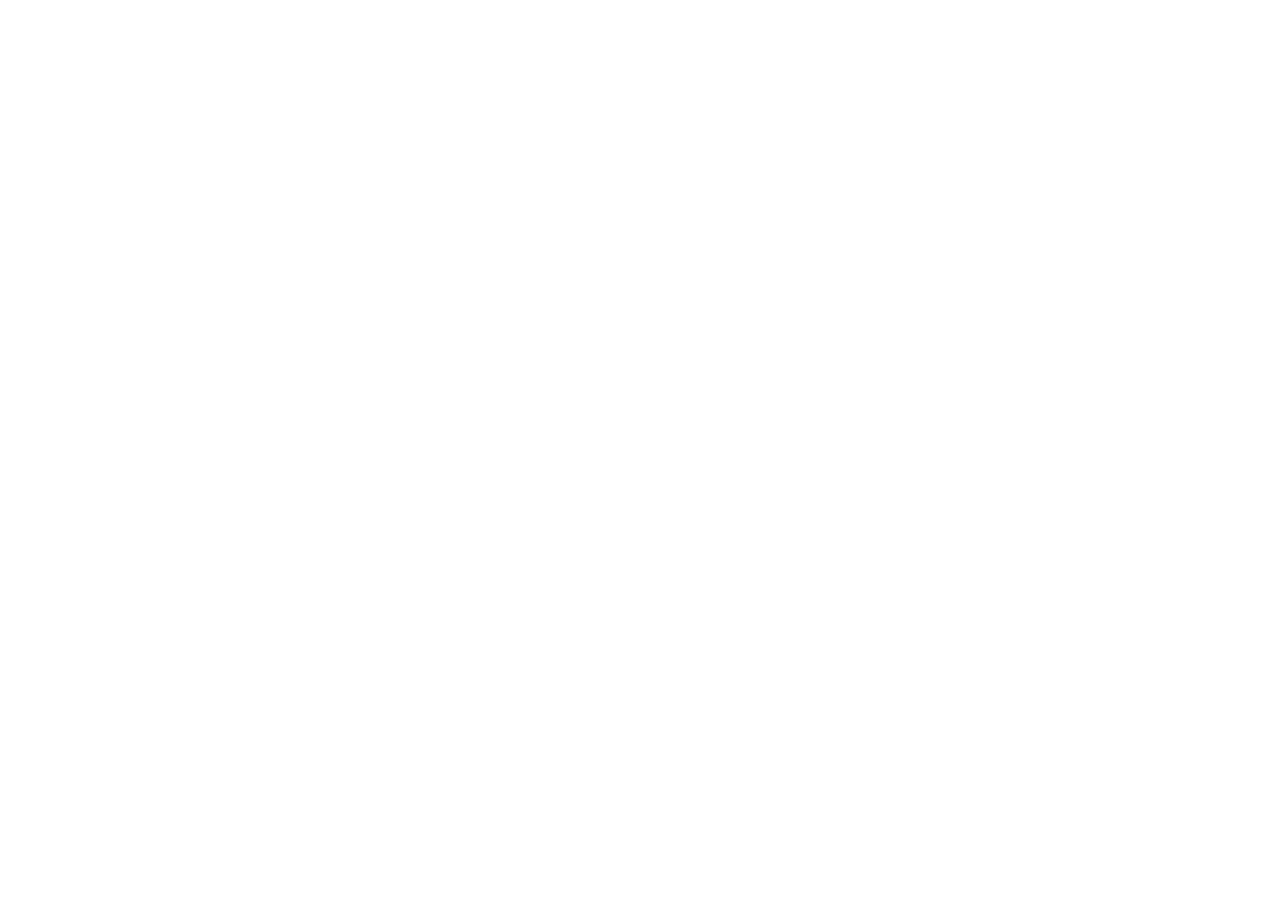
==== index.html @ ef691752 "first commit" ====
<!DOCTYPE html>
  <html lang="en">

  <head>
   <meta charset="UTF-8">
   <meta name="viewport" content="width=device-width, initial-scale=1.0">
   <meta http-equiv="X-UA-Compatible" content="ie=edge">
   <link rel="stylesheet" href="css/style.css">
   <title>Animation Website</title>
  </head>

  <body>



   <script src="js/index.js"></script>
  </body>

  </html>
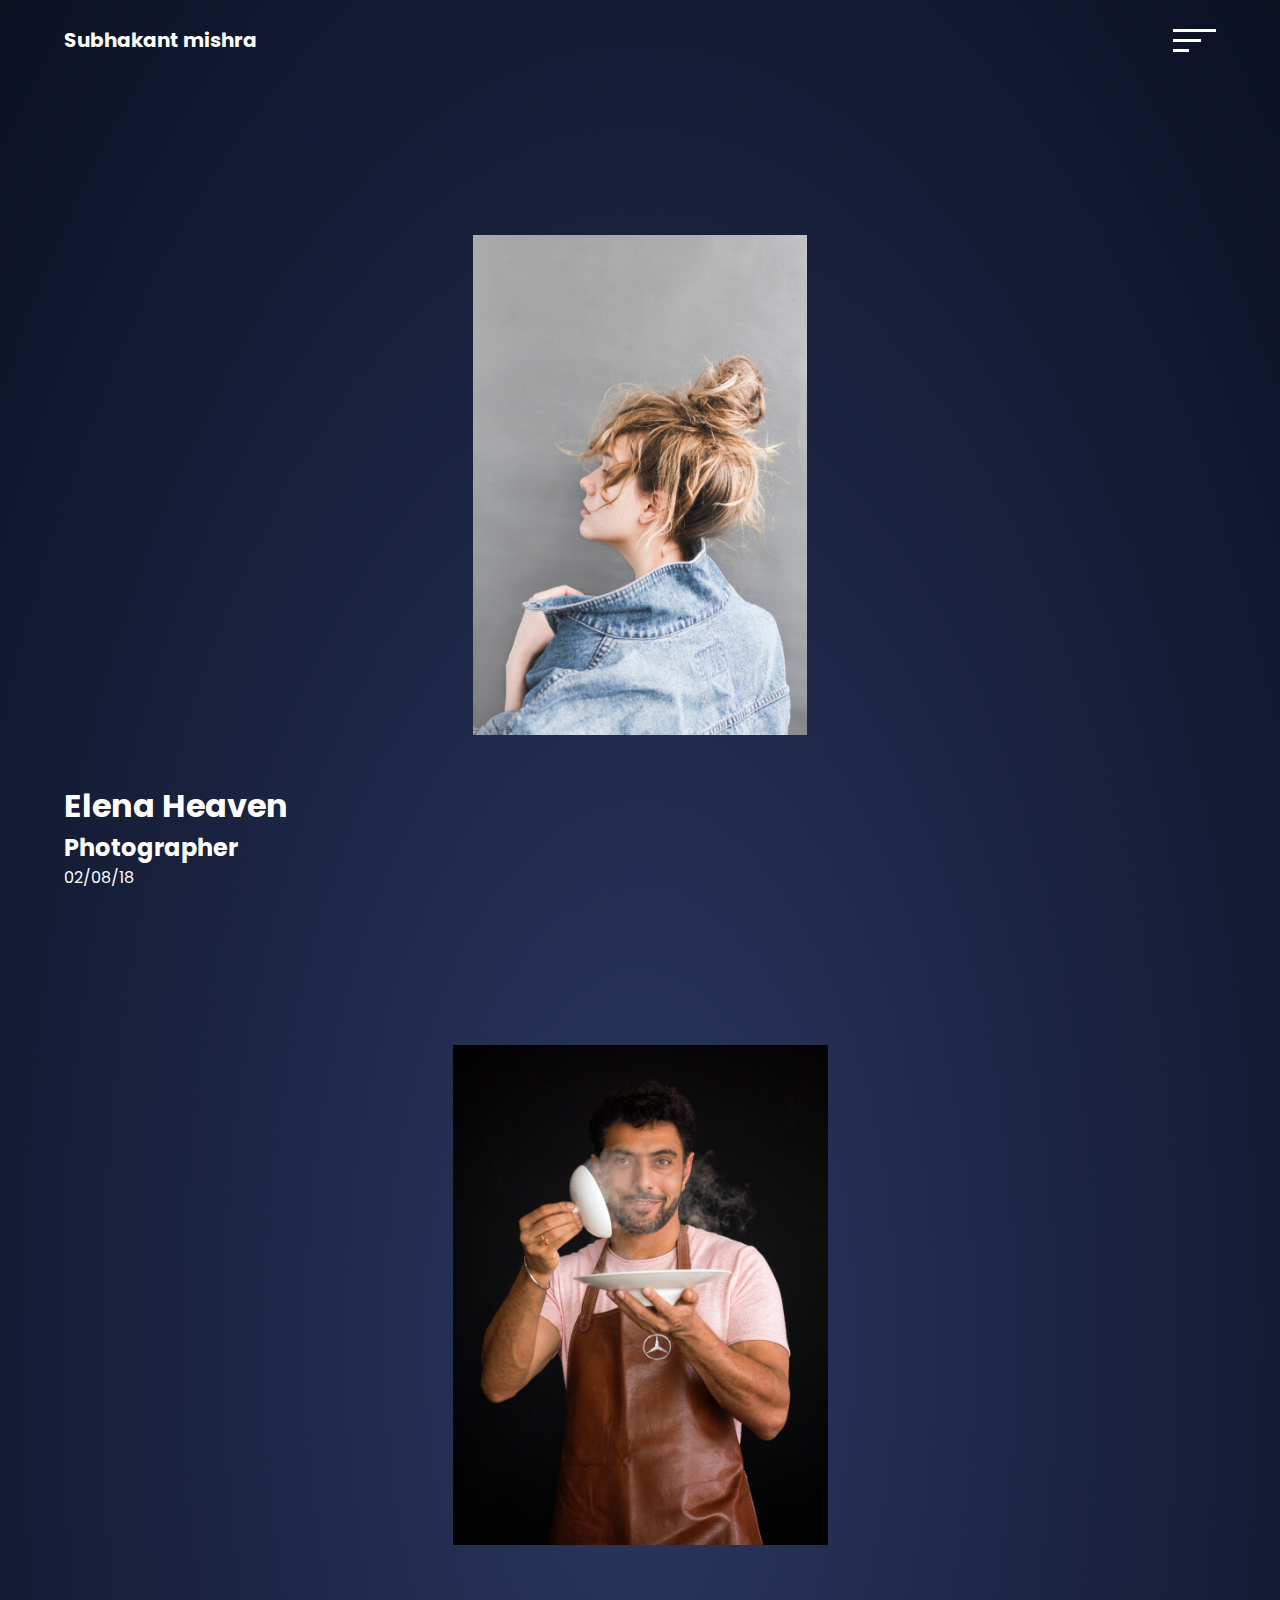
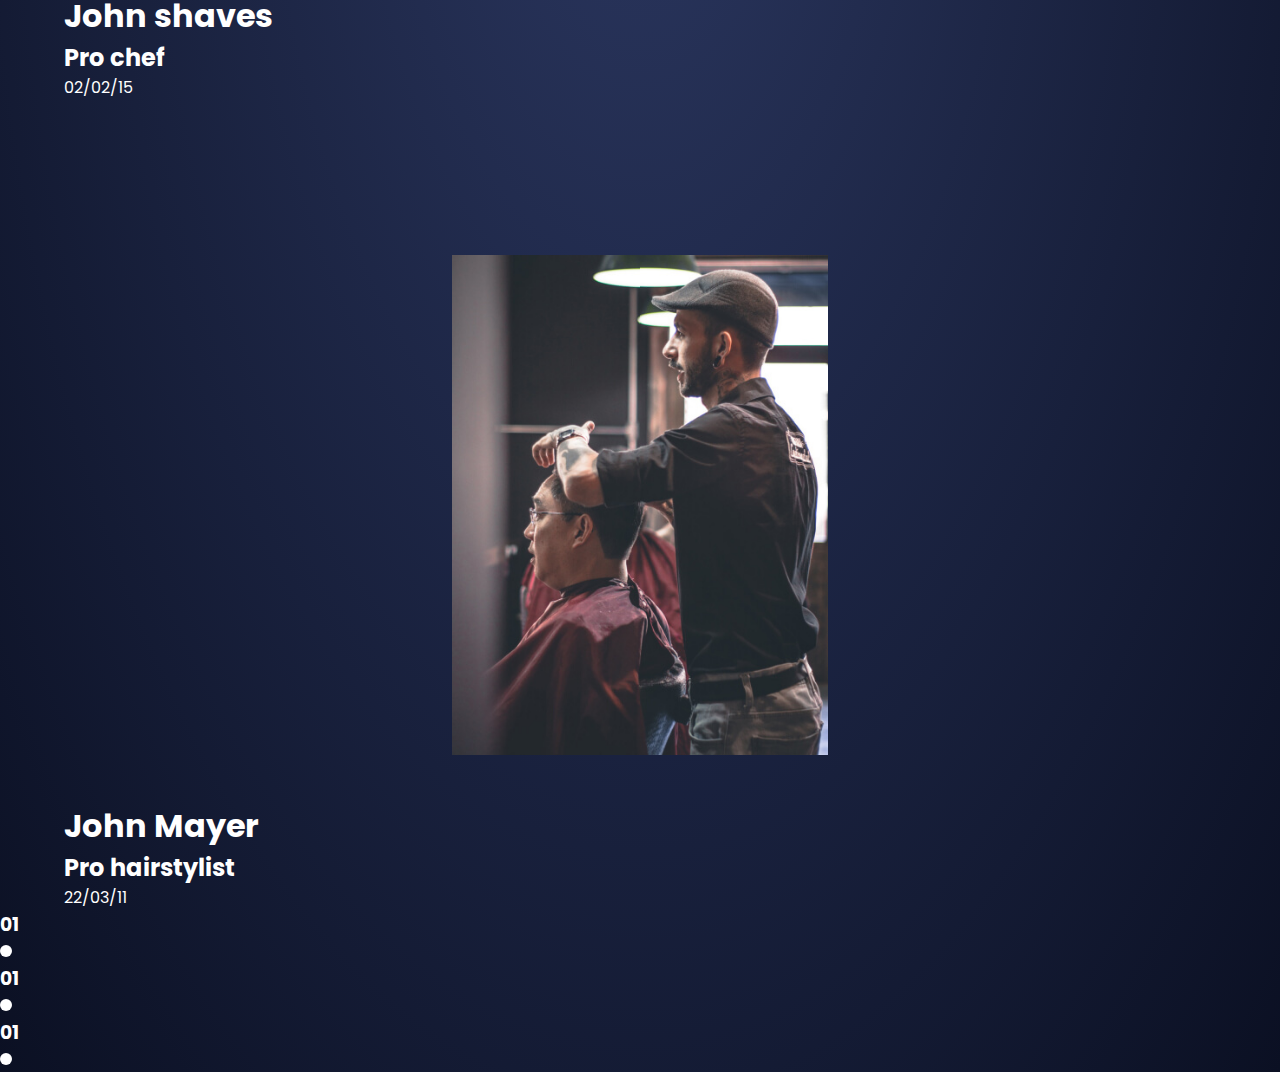
==== commit 1895a06d: "10% done" ====
--- a/index.html
+++ b/index.html
@@ -11,7 +11,82 @@
 
   <body>
 
+   <!-- whole all the content -->
+   <div class="portfolio">
+    <header>
+     <nav>
+      <h3 class="logo">Subhakant mishra</h3>
+      <img src="/img/hamburger.svg" alt="hamburger logo">
+     </nav>
+     <main>
+      <!-- 1st section starts here -->
+      <section class="page photographer">
+       <div class="details">
+        <h1>Elena Heaven</h1>
+        <h2>Photographer</h2>
+        <p>02/08/18</p>
+       </div>
+       <div class="hero">
+        <img class="model-left" src="/img/model-left.jpg" alt="left-model">
+        <img class="model-right" src="/img/model-right.jpg" alt="right-model">
+       </div>
+      </section>
+      <!-- 1st section ends here -->
 
+      <!-- 2nd section starts here -->
+      <section class="page chef">
+       <div class="details">
+        <h1>John shaves</h1>
+        <h2>Pro chef</h2>
+        <p>02/02/15</p>
+       </div>
+       <div class="hero">
+        <img class="model-left" src="img/chef-left.jpg" alt="left-model">
+        <img class="model-right" src="/img/chef-right.jpg" alt="right-model">
+       </div>
+      </section>
+      <!-- 2nd section ends here -->
+
+      <!-- 3rd section starts here -->
+      <section class="page hairstyle">
+       <div class="details">
+        <h1>John Mayer</h1>
+        <h2>Pro hairstylist</h2>
+        <p>22/03/11</p>
+       </div>
+       <div class="hero">
+        <img class="model-left" src="/img/hair-left.jpg" alt="left-model">
+        <img class="model-right" src="/img/hair-right.jpg" alt="right-model">
+       </div>
+      </section>
+      <!-- 3rd section ends here -->
+      <div class="pages">
+       <div class="page-1">
+        <h3>01</h3>
+        <svg class="slide-active" width="12" height="12" viewBox="0 0 12 12" fill="none"
+         xmlns="http://www.w3.org/2000/svg">
+         <circle cx="6" cy="6" r="6" fill="white" />
+        </svg>
+       </div>
+
+       <div class="page-2">
+        <h3>01</h3>
+        <svg width="12" height="12" viewBox="0 0 12 12" fill="none" xmlns="http://www.w3.org/2000/svg">
+         <circle cx="6" cy="6" r="6" fill="white" />
+        </svg>
+       </div>
+
+       <div class="page-3">
+        <h3>01</h3>
+        <svg width="12" height="12" viewBox="0 0 12 12" fill="none" xmlns="http://www.w3.org/2000/svg">
+         <circle cx="6" cy="6" r="6" fill="white" />
+        </svg>
+       </div>
+      </div>
+     </main>
+    </header>
+   </div>
+   <!-- whole all the content -->
 
    <script src="js/index.js"></script>
   </body>
--- a/css/style.css
+++ b/css/style.css
@@ -0,0 +1,56 @@
+/* google fonts */
+@import url('https://fonts.googleapis.com/css?family=Poppins&display=swap');
+
+/* universal styling starts here */
+*,
+*::before,
+*::after {
+ margin: 0;
+ padding: 0;
+ box-sizing: border-box;
+}
+
+body {
+ font-family: 'Poppins', sans-serif;
+}
+
+.portfolio {
+ color: #fff;
+ background: radial-gradient(rgba(43, 55, 96, 1), rgba(11, 16, 35, 1));
+}
+
+/* universal styling ends here */
+
+/* nav */
+nav {
+ max-height: 10vh;
+ width: 90%;
+ margin: auto;
+ display: flex;
+ justify-content: space-between;
+ align-items: center;
+ padding: 25px 0px;
+}
+
+.logo {
+ font-size: 20px;
+}
+
+.page {
+ min-height: 90vh;
+ display: grid;
+ grid-template-columns: 5% 1fr 1fr 1fr 5%;
+}
+
+.hero {
+ overflow: hidden;
+ height: 500px;
+ align-self: center;
+ justify-self: center;
+ display: flex;
+}
+
+.details {
+ grid-column: 2/3;
+ align-self: end;
+}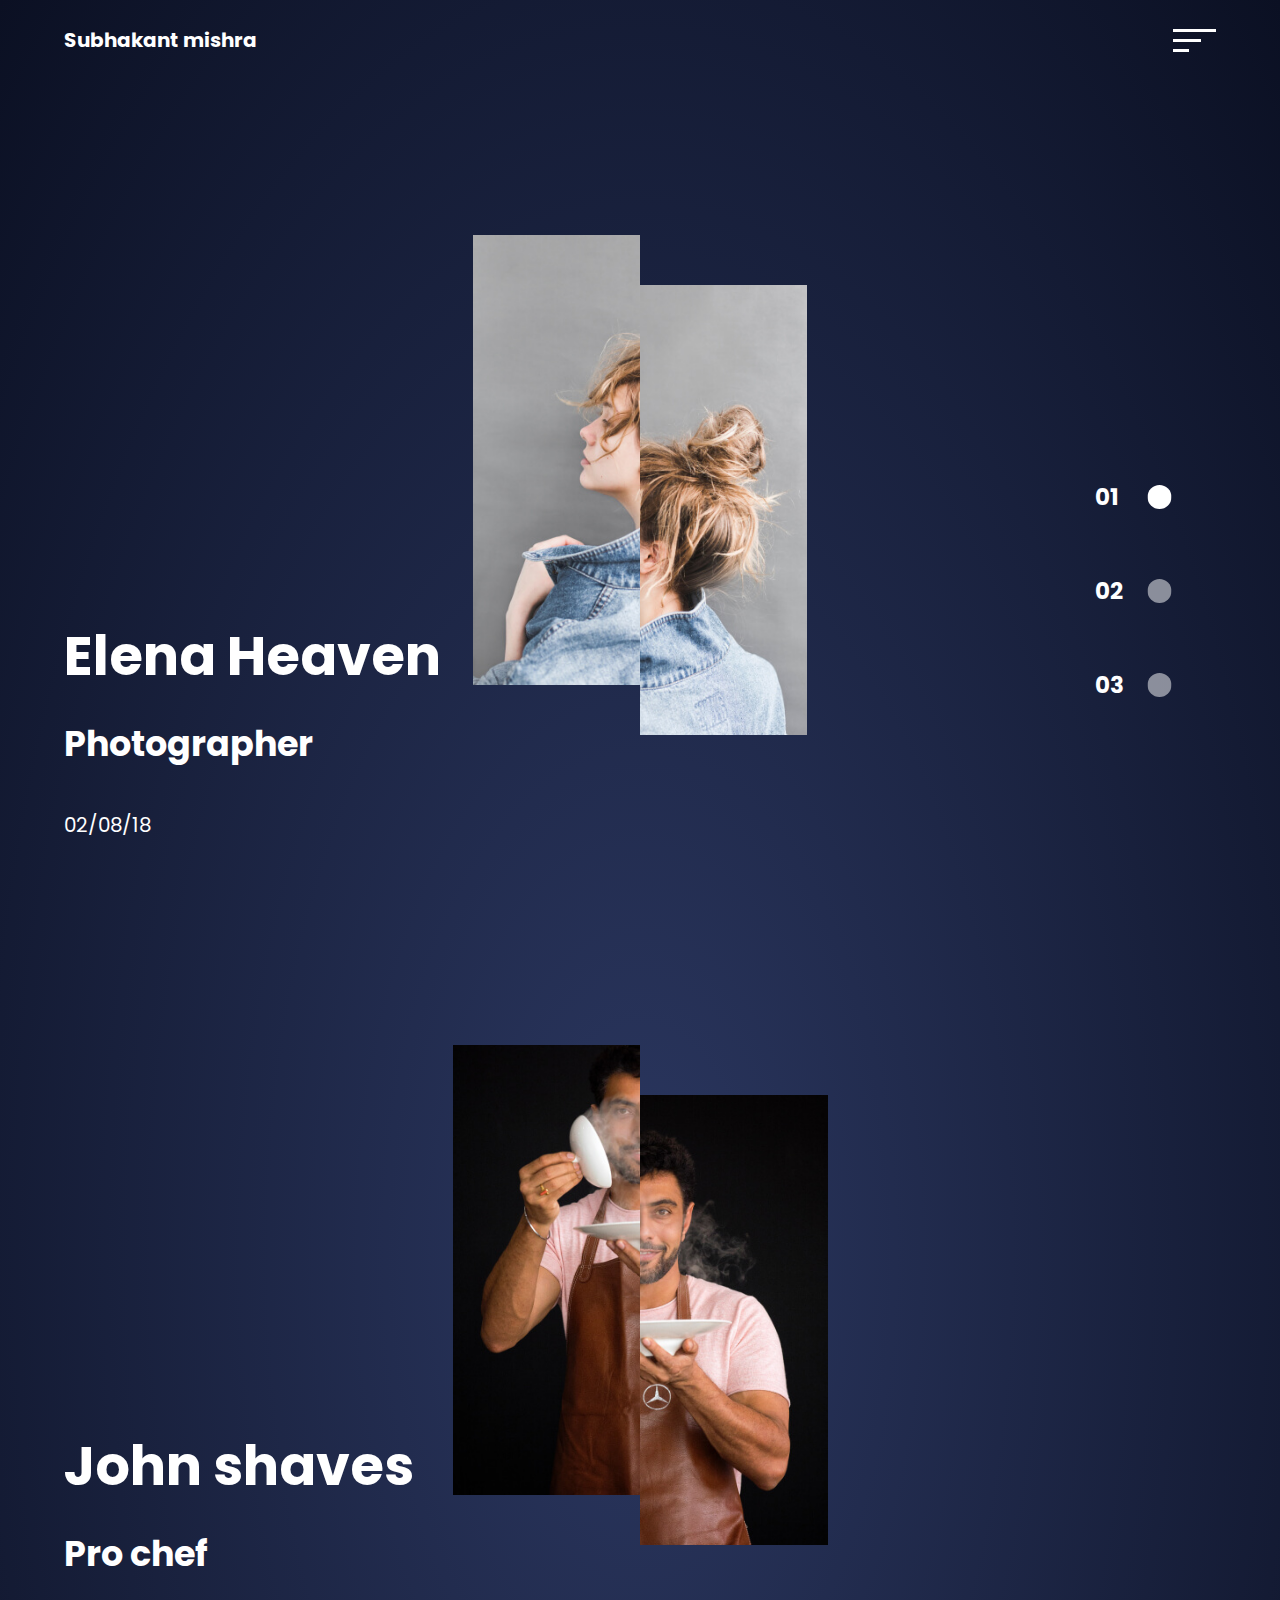
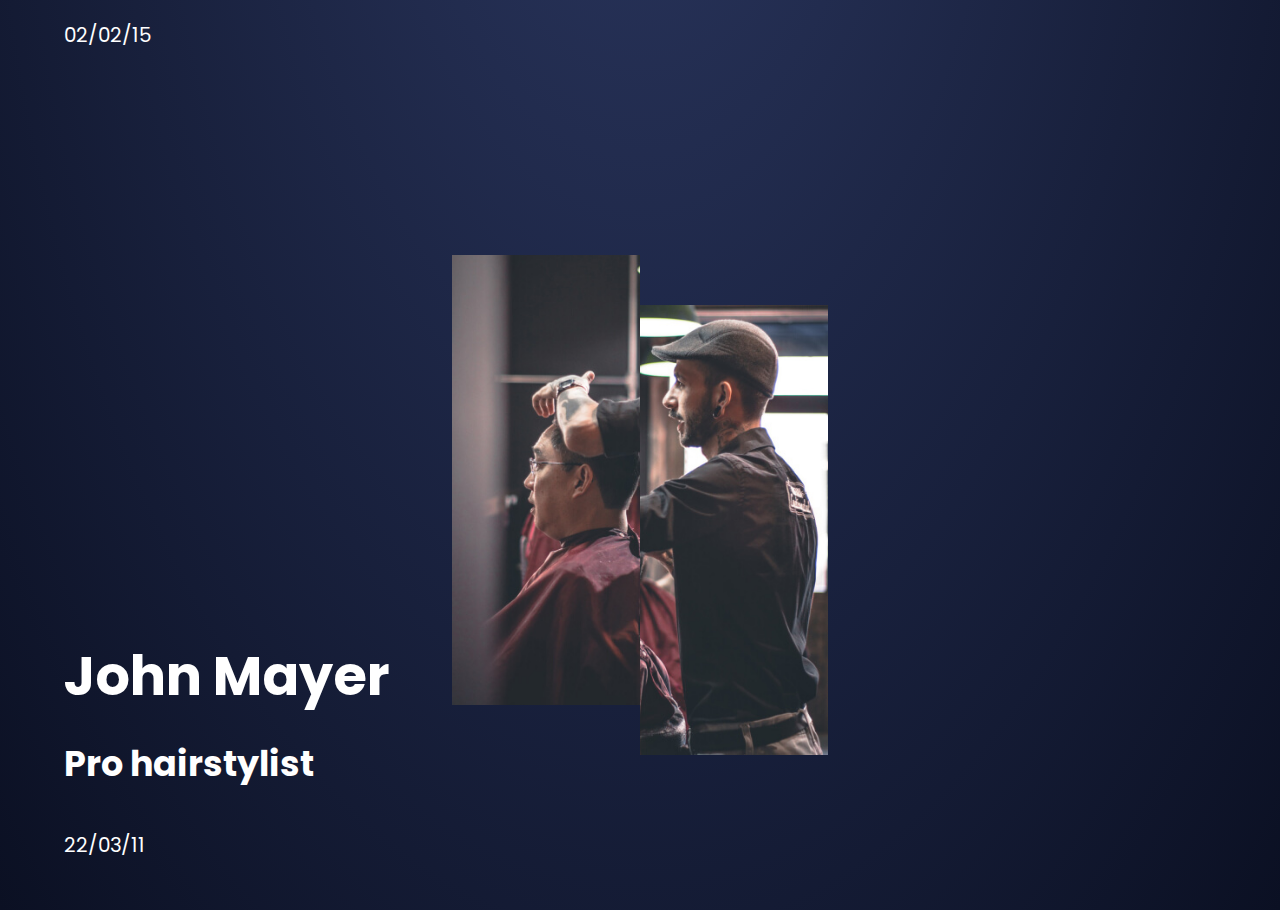
==== commit 0d6bc1b8: "media-left" ====
--- a/index.html
+++ b/index.html
@@ -63,21 +63,21 @@
       <div class="pages">
        <div class="page-1">
         <h3>01</h3>
-        <svg class="slide-active" width="12" height="12" viewBox="0 0 12 12" fill="none"
+        <svg class="slide active" width="12" height="12" viewBox="0 0 12 12" fill="none"
          xmlns="http://www.w3.org/2000/svg">
          <circle cx="6" cy="6" r="6" fill="white" />
         </svg>
        </div>
 
        <div class="page-2">
-        <h3>01</h3>
+        <h3>02</h3>
         <svg width="12" height="12" viewBox="0 0 12 12" fill="none" xmlns="http://www.w3.org/2000/svg">
          <circle cx="6" cy="6" r="6" fill="white" />
         </svg>
        </div>
 
        <div class="page-3">
-        <h3>01</h3>
+        <h3>03</h3>
         <svg width="12" height="12" viewBox="0 0 12 12" fill="none" xmlns="http://www.w3.org/2000/svg">
          <circle cx="6" cy="6" r="6" fill="white" />
         </svg>
--- a/css/style.css
+++ b/css/style.css
@@ -50,7 +50,163 @@
  display: flex;
 }
 
+.hero img {
+ height: 500px;
+ transition: transform 0.3s ease-in-out;
+ cursor: pointer;
+}
+
+.model-right {
+ transform: translate(0%, 10%);
+}
+
+.model-left {
+ transform: translate(0%, -10%);
+}
+
+.hero:hover .model-right {
+ transform: translate(0%, 0%);
+}
+
+.hero:hover .model-left {
+ transform: translate(0%, 0%);
+}
+
 .details {
  grid-column: 2/3;
  align-self: end;
+}
+
+.details h1 {
+ font-size: 54px;
+}
+
+.details h2 {
+ font-size: 35px;
+ padding: 20px 0px;
+}
+
+.details p {
+ font-size: 20px;
+ padding: 20px 0 50px 0px;
+}
+
+.pages {
+ position: absolute;
+ right: 5%;
+ top: 50%;
+ transform: translate(-50%);
+}
+
+.pages div {
+ display: flex;
+ align-items: center;
+ justify-content: space-between;
+}
+
+.pages h3 {
+ font-size: 23px;
+ padding: 30px;
+}
+
+.pages svg {
+ cursor: pointer;
+ opacity: 0.5;
+ transform: scale(2);
+}
+
+.pages svg:hover {
+ animation: dot 0.5s ease-in-out infinite alternate;
+}
+
+.pages svg.active {
+ opacity: 1;
+}
+
+@keyframes dot {
+ 0% {
+  transform: scale(2);
+ }
+
+ 100% {
+  transform: scale(4);
+ }
+}
+
+
+/* photo html section */
+.banner {
+ height: 50vh;
+ width: 100%;
+ position: relative;
+}
+
+.banner img {
+ height: 100%;
+ width: 100%;
+ object-fit: cover;
+ object-position: top;
+}
+
+.author {
+ position: absolute;
+ top: 50%;
+ left: 50%;
+ transform: translate(-50%, -70%);
+ color: #fff;
+ text-shadow: 2px 2px 2px rgba(0, 0, 0, 0.5);
+ text-align: center;
+}
+
+.author h1 {
+ font-size: 38px;
+}
+
+.author h3 {
+ padding: 10px 0;
+ font-size: 30px;
+}
+
+.story,
+.my-work {
+ display: flex;
+ justify-content: space-between;
+ align-items: center;
+ width: 90%;
+ margin: auto;
+ padding: 80px 0px;
+}
+
+.story-description,
+.work-description {
+ width: 50%;
+}
+
+.story-description h3,
+.work-description h3 {
+ font-size: 32px;
+ padding-bottom: 30px;
+}
+
+.story-description p,
+.work-description p {
+ padding: 20px 0px;
+ font-size: 17px;
+}
+
+.work-gallery {
+ display: grid;
+ grid-template-columns: repeat(3, 200px);
+}
+
+.work-gallery img {
+ width: 100%;
+}
+
+@media(max-width: 1024px) {
+ .pages {
+  grid-template-columns: 5% 1fr 5%;
+  grid-template-rows: 2fr 1fr;
+  align-items: center;
+ }
 }